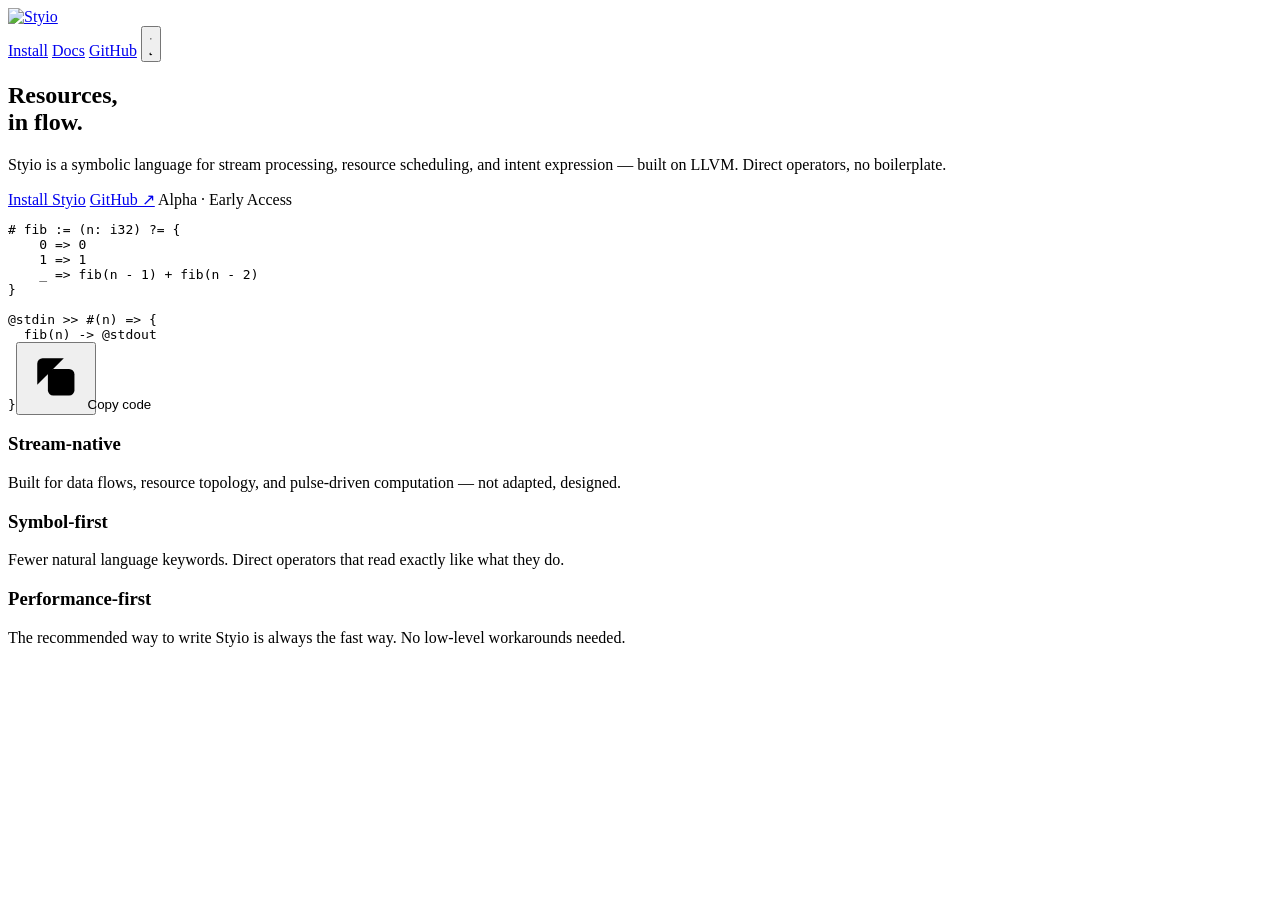
==== index.html @ f70ef551 "Update Styio site for Pafio" ====
<!doctype html>
<html lang="en">
  <head>
    <meta charset="utf-8">
    <meta name="viewport" content="width=device-width, initial-scale=1">
    <title>Styio</title>
    <meta name="description" content="Styio &mdash; a programming language built to be avant-garde, comfortable, and uncompromising.">
    <link rel="icon" href="/assets/styio-mark.svg?v=cool" type="image/svg+xml">
    <link rel="stylesheet" href="/styles.css">
    <script>(function(){var a=['cool','cool-dark'];var t=localStorage.getItem('styio-theme');if(a.indexOf(t)<0)t=(window.matchMedia&&window.matchMedia('(prefers-color-scheme: light)').matches)?'cool':'cool-dark';document.documentElement.setAttribute('data-theme',t);}());</script>
  </head>
  <body>
    <header class="site-header">
      <div class="header-inner">
        <a class="brand" href="/">
          <img src="/assets/styio-logo.svg" alt="Styio">
        </a>
        <nav class="nav" aria-label="Primary navigation">
          <a href="/docs/install.html">Install</a>
          <a href="/docs/">Docs</a>
          <a href="https://github.com/SymPolicy/styio.io">GitHub</a>
          <button class="theme-toggle" id="theme-toggle" type="button" aria-label="Toggle color scheme">
            <svg class="icon-sun" viewBox="0 0 24 24" aria-hidden="true" focusable="false"><circle cx="12" cy="12" r="4"></circle><line x1="12" y1="2" x2="12" y2="4"></line><line x1="12" y1="20" x2="12" y2="22"></line><line x1="4.22" y1="4.22" x2="5.64" y2="5.64"></line><line x1="18.36" y1="18.36" x2="19.78" y2="19.78"></line><line x1="2" y1="12" x2="4" y2="12"></line><line x1="20" y1="12" x2="22" y2="12"></line><line x1="4.22" y1="19.78" x2="5.64" y2="18.36"></line><line x1="18.36" y1="5.64" x2="19.78" y2="4.22"></line></svg>
            <svg class="icon-moon" viewBox="0 0 24 24" aria-hidden="true" focusable="false"><path d="M21 12.79A9 9 0 1 1 11.21 3 7 7 0 0 0 21 12.79z"></path></svg>
          </button>
        </nav>
      </div>
    </header>

    <main>
      <section class="hero">
        <div class="wrap hero-grid">
          <div>
            <h1>Resources,<br>in flow.</h1>
            <p>
              Styio is a symbolic language for stream processing, resource scheduling,
              and intent expression &mdash; built on LLVM. Direct operators, no boilerplate.
            </p>
            <div class="actions">
              <a class="button primary" href="/docs/install.html">Install Styio</a>
              <a class="button" href="https://github.com/SymPolicy/Styio">GitHub &nearr;</a>
              <span class="hero-eyebrow">Alpha &middot; Early Access</span>
            </div>
          </div>
          <pre class="hero-code" aria-label="Styio Fibonacci stream example"><code># fib := (n: i32) ?= {
    0 => 0
    1 => 1
    _ => fib(n - 1) + fib(n - 2)
}

@stdin >> #(n) => {
  fib(n) -> @stdout
}</code></pre>
        </div>
      </section>

      <section class="pillars-section">
        <div class="wrap">
          <div class="pillars">
            <div class="pillar">
              <div class="pillar-heading">
                <div class="pillar-glyph operator-mark operator-pipe" aria-hidden="true">
                  <span class="operator-chevron" aria-hidden="true"></span>
                  <span class="operator-chevron" aria-hidden="true"></span>
                </div>
                <h3>Stream-native</h3>
              </div>
              <div class="pillar-copy">
                <p>Built for data flows, resource topology, and pulse-driven computation &mdash; not adapted, designed.</p>
              </div>
            </div>
            <div class="pillar">
              <div class="pillar-heading">
                <div class="pillar-glyph operator-mark operator-yield" aria-hidden="true">
                  <span class="operator-stem" aria-hidden="true"></span>
                  <span class="operator-chevron" aria-hidden="true"></span>
                </div>
                <h3>Symbol-first</h3>
              </div>
              <div class="pillar-copy">
                <p>Fewer natural language keywords. Direct operators that read exactly like what they do.</p>
              </div>
            </div>
            <div class="pillar">
              <div class="pillar-heading">
                <div class="pillar-glyph operator-mark operator-bind" aria-hidden="true">
                  <span class="operator-dot" aria-hidden="true"></span>
                  <span class="operator-bar" aria-hidden="true"></span>
                  <span class="operator-dot" aria-hidden="true"></span>
                  <span class="operator-bar" aria-hidden="true"></span>
                </div>
                <h3>Performance-first</h3>
              </div>
              <div class="pillar-copy">
                <p>The recommended way to write Styio is always the fast way. No low-level workarounds needed.</p>
              </div>
            </div>
          </div>
        </div>
      </section>
    </main>

    <footer class="site-footer" data-site-footer></footer>
    <script src="/assets/copy-code.js" defer></script>
    <script src="/assets/site-footer.js" defer></script>
    <script src="/assets/theme-toggle.js" defer></script>
  </body>
</html>
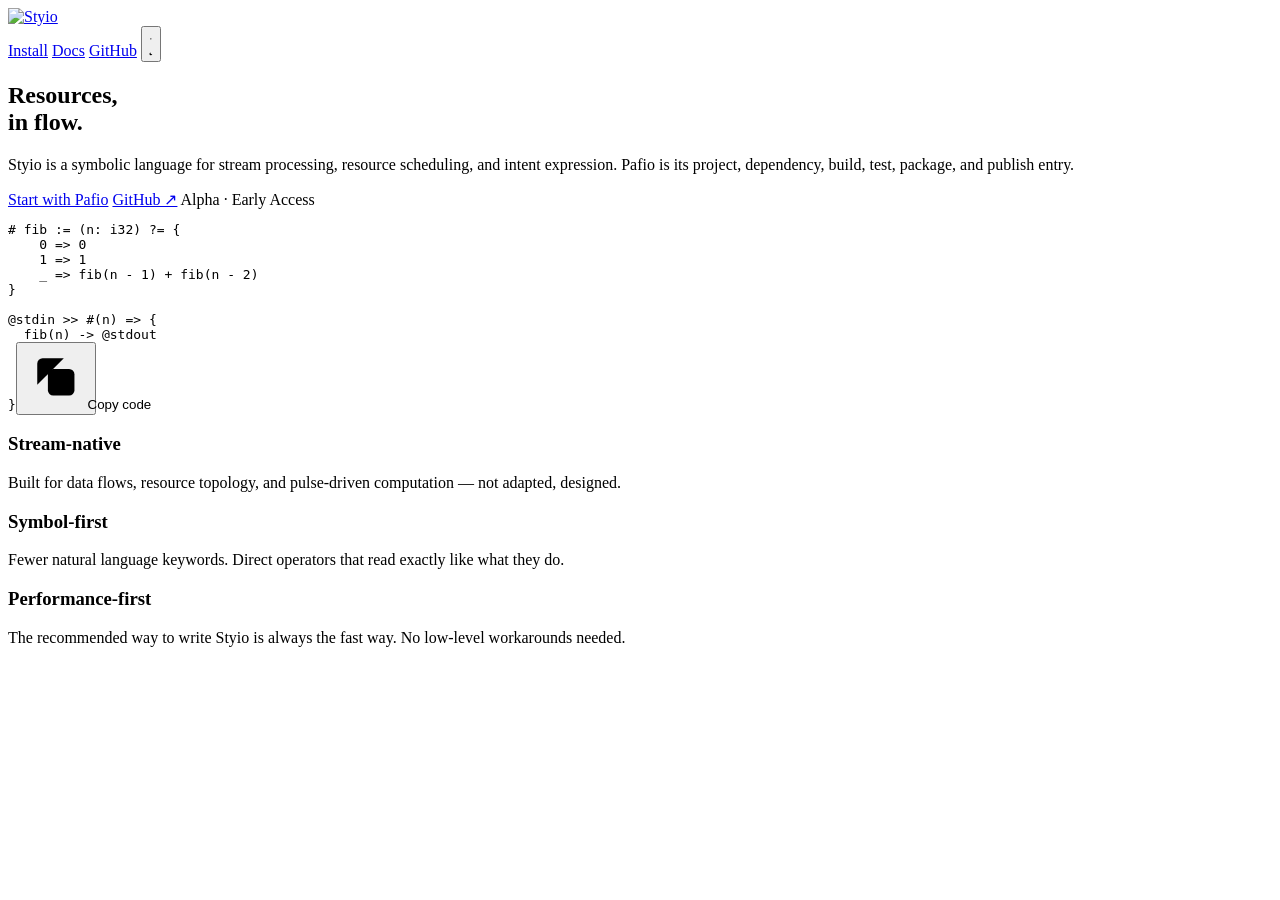
==== commit 20c5411d: "docs: make Pafio the Styio project entry" ====
--- a/index.html
+++ b/index.html
@@ -18,7 +18,7 @@
         <nav class="nav" aria-label="Primary navigation">
           <a href="/docs/install.html">Install</a>
           <a href="/docs/">Docs</a>
-          <a href="https://github.com/SymPolicy/styio.io">GitHub</a>
+          <a href="https://github.com/eBioRing/styio.io">GitHub</a>
           <button class="theme-toggle" id="theme-toggle" type="button" aria-label="Toggle color scheme">
             <svg class="icon-sun" viewBox="0 0 24 24" aria-hidden="true" focusable="false"><circle cx="12" cy="12" r="4"></circle><line x1="12" y1="2" x2="12" y2="4"></line><line x1="12" y1="20" x2="12" y2="22"></line><line x1="4.22" y1="4.22" x2="5.64" y2="5.64"></line><line x1="18.36" y1="18.36" x2="19.78" y2="19.78"></line><line x1="2" y1="12" x2="4" y2="12"></line><line x1="20" y1="12" x2="22" y2="12"></line><line x1="4.22" y1="19.78" x2="5.64" y2="18.36"></line><line x1="18.36" y1="5.64" x2="19.78" y2="4.22"></line></svg>
             <svg class="icon-moon" viewBox="0 0 24 24" aria-hidden="true" focusable="false"><path d="M21 12.79A9 9 0 1 1 11.21 3 7 7 0 0 0 21 12.79z"></path></svg>
@@ -34,11 +34,12 @@
             <h1>Resources,<br>in flow.</h1>
             <p>
               Styio is a symbolic language for stream processing, resource scheduling,
-              and intent expression &mdash; built on LLVM. Direct operators, no boilerplate.
+              and intent expression. Pafio is its project, dependency, build, test,
+              package, and publish entry.
             </p>
             <div class="actions">
-              <a class="button primary" href="/docs/install.html">Install Styio</a>
-              <a class="button" href="https://github.com/SymPolicy/Styio">GitHub &nearr;</a>
+              <a class="button primary" href="/docs/install.html">Start with Pafio</a>
+              <a class="button" href="https://github.com/eBioRing/styio">GitHub &nearr;</a>
               <span class="hero-eyebrow">Alpha &middot; Early Access</span>
             </div>
           </div>
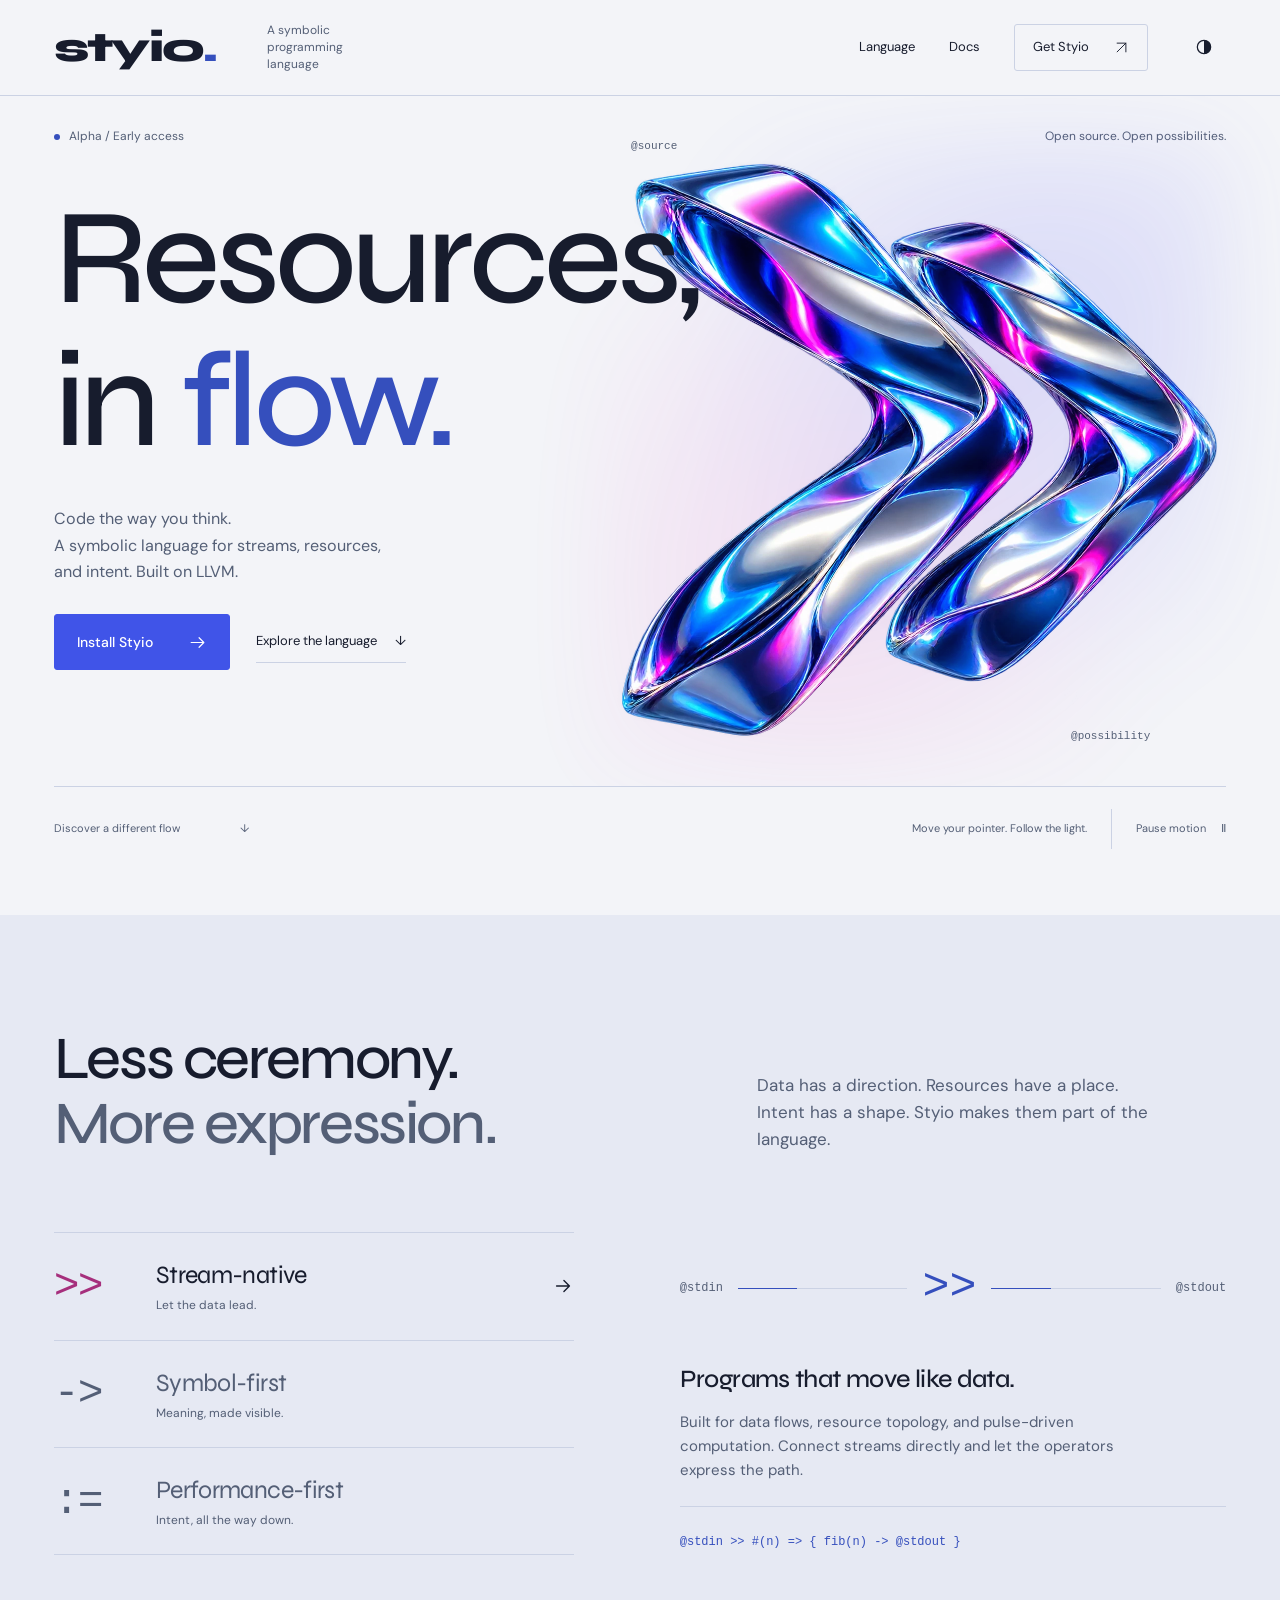
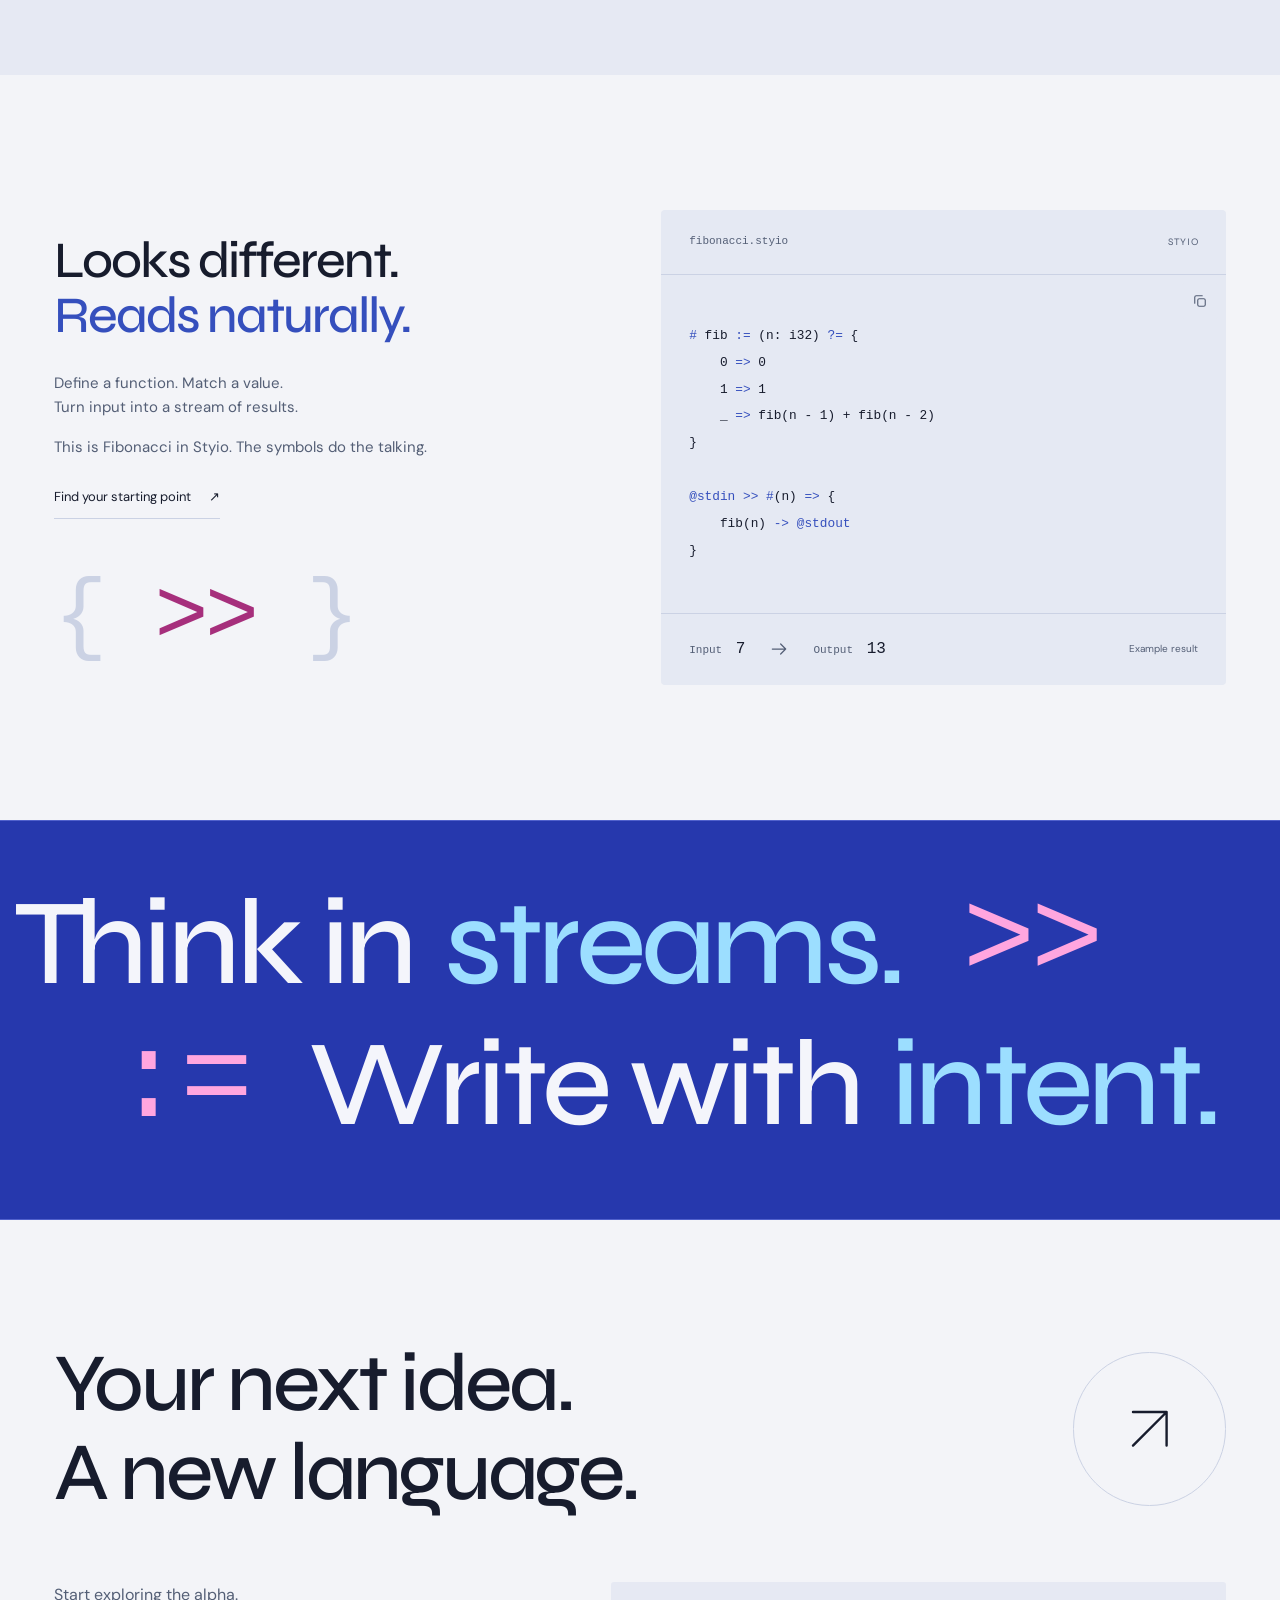
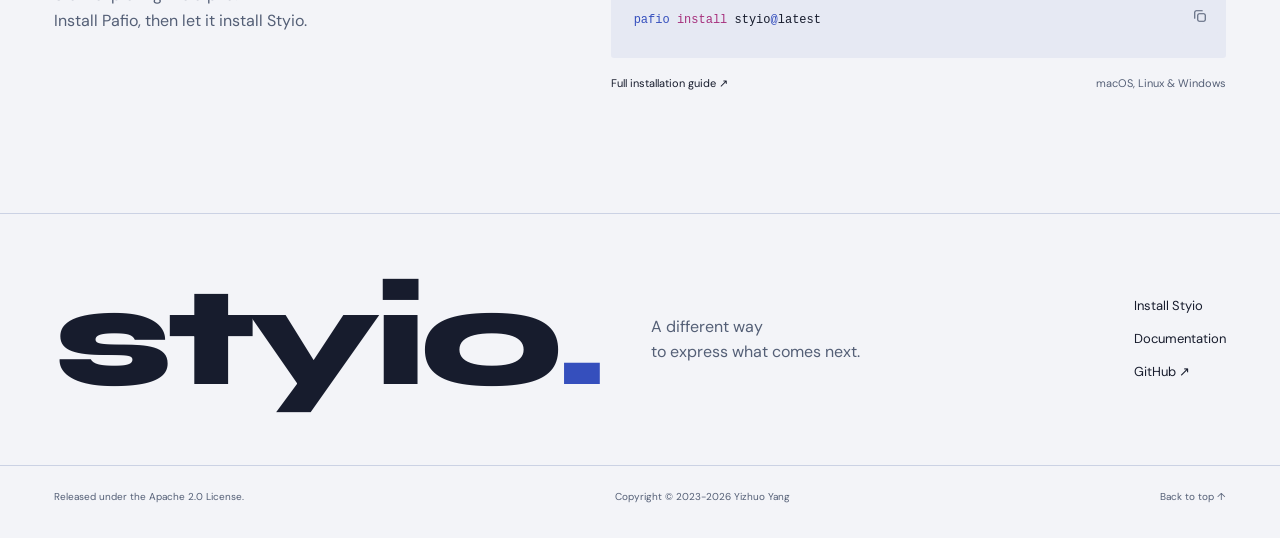
==== commit d3ff45cf: "Redesign Styio around iridescent symbolic art Unify the home page, documentation and recovery page w" ====
--- a/index.html
+++ b/index.html
@@ -1,109 +1,106 @@
 <!doctype html>
 <html lang="en">
-  <head>
-    <meta charset="utf-8">
-    <meta name="viewport" content="width=device-width, initial-scale=1">
-    <title>Styio</title>
-    <meta name="description" content="Styio &mdash; a programming language built to be avant-garde, comfortable, and uncompromising.">
-    <link rel="icon" href="/assets/styio-mark.svg?v=cool" type="image/svg+xml">
-    <link rel="stylesheet" href="/styles.css">
-    <script>(function(){var a=['cool','cool-dark'];var t=localStorage.getItem('styio-theme');if(a.indexOf(t)<0)t=(window.matchMedia&&window.matchMedia('(prefers-color-scheme: light)').matches)?'cool':'cool-dark';document.documentElement.setAttribute('data-theme',t);}());</script>
-  </head>
-  <body>
-    <header class="site-header">
-      <div class="header-inner">
-        <a class="brand" href="/">
-          <img src="/assets/styio-logo.svg" alt="Styio">
-        </a>
-        <nav class="nav" aria-label="Primary navigation">
-          <a href="/docs/install.html">Install</a>
-          <a href="/docs/">Docs</a>
-          <a href="https://github.com/eBioRing/styio.io">GitHub</a>
-          <button class="theme-toggle" id="theme-toggle" type="button" aria-label="Toggle color scheme">
-            <svg class="icon-sun" viewBox="0 0 24 24" aria-hidden="true" focusable="false"><circle cx="12" cy="12" r="4"></circle><line x1="12" y1="2" x2="12" y2="4"></line><line x1="12" y1="20" x2="12" y2="22"></line><line x1="4.22" y1="4.22" x2="5.64" y2="5.64"></line><line x1="18.36" y1="18.36" x2="19.78" y2="19.78"></line><line x1="2" y1="12" x2="4" y2="12"></line><line x1="20" y1="12" x2="22" y2="12"></line><line x1="4.22" y1="19.78" x2="5.64" y2="18.36"></line><line x1="18.36" y1="5.64" x2="19.78" y2="4.22"></line></svg>
-            <svg class="icon-moon" viewBox="0 0 24 24" aria-hidden="true" focusable="false"><path d="M21 12.79A9 9 0 1 1 11.21 3 7 7 0 0 0 21 12.79z"></path></svg>
-          </button>
-        </nav>
+<head>
+  <meta charset="utf-8">
+  <meta name="viewport" content="width=device-width, initial-scale=1">
+  <title>Styio - Resources, in flow.</title>
+  <meta name="description" content="An experimental symbolic language for stream processing, resource topology, and intent-driven execution. Built on LLVM. Explore Styio.">
+  <meta name="theme-color" content="#101116">
+  <meta property="og:title" content="Styio - Resources, in flow.">
+  <meta property="og:description" content="A symbolic language for a different way of thinking. Stream-native. Symbol-first. Built on LLVM.">
+  <meta property="og:type" content="website">
+  <meta property="og:url" content="https://styio.io/">
+  <link rel="icon" href="/assets/styio-mark.svg" type="image/svg+xml">
+  <link rel="preload" href="/assets/fonts/syne.woff2" as="font" type="font/woff2" crossorigin>
+  <script src="/assets/theme-init.js"></script>
+  <link rel="stylesheet" href="/styles.css">
+  <noscript><style>.operator-display{display:block}.operator-panel[hidden]{display:block !important}.operator-panel + .operator-panel{margin-top:40px}</style></noscript>
+</head>
+<body class="home" id="top">
+<!-- THESIS: Direction becomes iridescent chrome; the language itself is the artwork.
+OWN-WORLD: Cool black, fog white, electric blue, cyan and fuchsia; monumental Syne, sculptural chrome, precise rules.
+STORY: Feel resource flow, understand the operators, read real code, install the alpha.
+FIRST VIEWPORT: Oversized two-line title left; a luminous double-chevron sculpture right; clear install action below.
+FORM: Sculptural notation, grounded direction 3, seed 249001b3. User selected experimental digital art. User rejected yellow-green and the wireframe manifold; rebuilt with authored iridescent artwork and responsive light.
+FINISH: unreviewed and undocumented is unfinished; this build ends with the finish review, the verdict, and DESIGN.md -->
+  <a class="skip-link" href="#main">Skip to content</a>
+  <header class="site-header">
+    <div class="header-inner">
+      <a class="brand" href="/" aria-label="Styio home">styio<span aria-hidden="true">.</span></a>
+      <span class="header-note">A symbolic programming language</span>
+      <nav class="nav" aria-label="Primary navigation">
+        <a href="/#language">Language</a>
+        <a href="/docs/">Docs</a>
+        <a class="nav-install" href="/docs/install.html">Get Styio <svg viewBox="0 0 24 24" aria-hidden="true"><path d="M5 19 19 5M5 5h14v14"/></svg></a>
+        <button class="theme-toggle" id="theme-toggle" type="button" aria-label="Toggle color scheme"><svg viewBox="0 0 24 24" aria-hidden="true"><circle cx="12" cy="12" r="8"/><path d="M12 4a8 8 0 0 1 0 16Z" fill="currentColor" stroke="none"/></svg></button>
+      </nav>
+    </div>
+  </header>
+  <main id="main">
+    <section class="hero wrap" aria-labelledby="hero-title">
+      <div class="hero-topline"><span><span class="status-dot"></span>Alpha / Early access</span><span>Open source. Open possibilities.</span></div>
+      <div class="hero-stage">
+        <h1 id="hero-title"><span class="title-line">Resources,</span><span class="title-line second-line">in <em>flow.</em></span></h1>
+        <figure class="sculpture-art" aria-label="A liquid-chrome double-chevron sculpture, reflecting blue, cyan and fuchsia light">
+          <div class="sculpture-aura" aria-hidden="true"></div>
+          <div class="sculpture-float"><div class="sculpture-pose">
+            <img class="sculpture-image" src="/assets/sculpture.webp" alt="" width="1254" height="1254" fetchpriority="high">
+            <div class="sculpture-reflection" aria-hidden="true"></div>
+          </div></div>
+          <span class="art-coordinate art-coordinate-a" aria-hidden="true">@source</span>
+          <span class="art-coordinate art-coordinate-c" aria-hidden="true">@possibility</span>
+        </figure>
+        <div class="hero-intro">
+          <p>Code the way you think.<br>A symbolic language for streams, resources,<br class="desktop-break"> and intent. Built on LLVM.</p>
+          <div class="actions"><a class="button primary" href="/docs/install.html">Install Styio <svg viewBox="0 0 24 24" aria-hidden="true"><path d="M4 12h16m-6-6 6 6-6 6"/></svg></a><a class="text-link" href="#language">Explore the language <span aria-hidden="true">&darr;</span></a></div>
+        </div>
       </div>
-    </header>
+      <div class="hero-bottom"><a href="#language">Discover a different flow <span aria-hidden="true">&darr;</span></a><div class="art-controls"><span class="pointer-hint">Move your pointer. Follow the light.</span><button id="motion-toggle" type="button" hidden>Pause motion <span aria-hidden="true">&#x2161;</span></button></div></div>
+    </section>
 
-    <main>
-      <section class="hero">
-        <div class="wrap hero-grid">
-          <div>
-            <h1>Resources,<br>in flow.</h1>
-            <p>
-              Styio is a symbolic language for stream processing, resource scheduling,
-              and intent expression. Pafio is its project, dependency, build, test,
-              package, and publish entry.
-            </p>
-            <div class="actions">
-              <a class="button primary" href="/docs/install.html">Start with Pafio</a>
-              <a class="button" href="https://github.com/eBioRing/styio">GitHub &nearr;</a>
-              <span class="hero-eyebrow">Alpha &middot; Early Access</span>
-            </div>
+    <section class="language-section" id="language" aria-labelledby="language-title">
+      <div class="wrap">
+        <div class="section-intro"><h2 id="language-title" data-reveal>Less ceremony.<br><span>More expression.</span></h2><p>Data has a direction. Resources have a place. Intent has a shape. Styio makes them part of the language.</p></div>
+        <div class="operator-workbench">
+          <div class="operator-options" role="tablist" aria-label="Language principles" aria-orientation="vertical">
+            <button class="operator-option" role="tab" id="tab-stream" aria-controls="panel-stream" aria-selected="true" tabindex="0"><span class="operator-symbol" aria-hidden="true">&gt;&gt;</span><span>Stream-native<small>Let the data lead.</small></span><svg viewBox="0 0 24 24" aria-hidden="true"><path d="M5 12h14m-6-6 6 6-6 6"/></svg></button>
+            <button class="operator-option" role="tab" id="tab-symbol" aria-controls="panel-symbol" aria-selected="false" tabindex="-1"><span class="operator-symbol" aria-hidden="true">-&gt;</span><span>Symbol-first<small>Meaning, made visible.</small></span><svg viewBox="0 0 24 24" aria-hidden="true"><path d="M5 12h14m-6-6 6 6-6 6"/></svg></button>
+            <button class="operator-option" role="tab" id="tab-performance" aria-controls="panel-performance" aria-selected="false" tabindex="-1"><span class="operator-symbol" aria-hidden="true">:=</span><span>Performance-first<small>Intent, all the way down.</small></span><svg viewBox="0 0 24 24" aria-hidden="true"><path d="M5 12h14m-6-6 6 6-6 6"/></svg></button>
           </div>
-          <pre class="hero-code" aria-label="Styio Fibonacci stream example"><code># fib := (n: i32) ?= {
-    0 => 0
-    1 => 1
-    _ => fib(n - 1) + fib(n - 2)
+          <div class="operator-display">
+            <div class="operator-panel" role="tabpanel" id="panel-stream" aria-labelledby="tab-stream" tabindex="0"><div class="stream-diagram" aria-hidden="true"><span>@stdin</span><i></i><b>&gt;&gt;</b><i></i><span>@stdout</span></div><h3>Programs that move like data.</h3><p>Built for data flows, resource topology, and pulse-driven computation. Connect streams directly and let the operators express the path.</p><code class="inline-example">@stdin &gt;&gt; #(n) =&gt; { fib(n) -&gt; @stdout }</code></div>
+            <div class="operator-panel" role="tabpanel" id="panel-symbol" aria-labelledby="tab-symbol" tabindex="0" hidden><div class="symbol-diagram" aria-hidden="true"><span>"Hello"</span><b>-&gt;</b><span>@stdout</span></div><h3>A small symbol. A clear intention.</h3><p>Fewer natural language keywords. Direct operators that read like what they do. Send a value to an output with a single arrow.</p><code class="inline-example">"Hello, World!" -&gt; @stdout</code></div>
+            <div class="operator-panel" role="tabpanel" id="panel-performance" aria-labelledby="tab-performance" tabindex="0" hidden><div class="compile-diagram" aria-hidden="true"><span>Styio</span><b>-&gt;</b><span>LLVM</span><b>-&gt;</b><span>Native</span></div><h3>Performance is part of the design.</h3><p>The recommended way to write Styio is designed to be the fast way. Express your intent directly, with LLVM at the compiler's foundation.</p><a class="text-link" href="https://github.com/SymPolicy/styio">Explore the compiler <span aria-hidden="true">&nearr;</span></a></div>
+          </div>
+        </div>
+      </div>
+    </section>
+
+    <section class="code-section wrap" id="in-practice" aria-labelledby="code-title">
+      <div class="code-story"><h2 id="code-title" data-reveal>Looks different.<br><em>Reads naturally.</em></h2><p>Define a function. Match a value.<br>Turn input into a stream of results.</p><p>This is Fibonacci in Styio. The symbols do the talking.</p><a class="text-link" href="/docs/">Find your starting point <span aria-hidden="true">&nearr;</span></a><div class="code-signature" aria-hidden="true">{ <span>&gt;&gt;</span> }</div></div>
+      <div class="code-specimen"><div class="specimen-header"><span>fibonacci.styio</span><span>STYIO</span></div><pre aria-label="Styio Fibonacci stream example"><code># fib := (n: i32) ?= {
+    0 =&gt; 0
+    1 =&gt; 1
+    _ =&gt; fib(n - 1) + fib(n - 2)
 }
 
-@stdin >> #(n) => {
-  fib(n) -> @stdout
-}</code></pre>
-        </div>
-      </section>
+@stdin &gt;&gt; #(n) =&gt; {
+    fib(n) -&gt; @stdout
+}</code></pre><div class="specimen-footer"><span>Input <code>7</code></span><svg viewBox="0 0 24 24" aria-hidden="true"><path d="M4 12h16m-6-6 6 6-6 6"/></svg><span>Output <code>13</code></span><span class="example-label">Example result</span></div></div>
+    </section>
 
-      <section class="pillars-section">
-        <div class="wrap">
-          <div class="pillars">
-            <div class="pillar">
-              <div class="pillar-heading">
-                <div class="pillar-glyph operator-mark operator-pipe" aria-hidden="true">
-                  <span class="operator-chevron" aria-hidden="true"></span>
-                  <span class="operator-chevron" aria-hidden="true"></span>
-                </div>
-                <h3>Stream-native</h3>
-              </div>
-              <div class="pillar-copy">
-                <p>Built for data flows, resource topology, and pulse-driven computation &mdash; not adapted, designed.</p>
-              </div>
-            </div>
-            <div class="pillar">
-              <div class="pillar-heading">
-                <div class="pillar-glyph operator-mark operator-yield" aria-hidden="true">
-                  <span class="operator-stem" aria-hidden="true"></span>
-                  <span class="operator-chevron" aria-hidden="true"></span>
-                </div>
-                <h3>Symbol-first</h3>
-              </div>
-              <div class="pillar-copy">
-                <p>Fewer natural language keywords. Direct operators that read exactly like what they do.</p>
-              </div>
-            </div>
-            <div class="pillar">
-              <div class="pillar-heading">
-                <div class="pillar-glyph operator-mark operator-bind" aria-hidden="true">
-                  <span class="operator-dot" aria-hidden="true"></span>
-                  <span class="operator-bar" aria-hidden="true"></span>
-                  <span class="operator-dot" aria-hidden="true"></span>
-                  <span class="operator-bar" aria-hidden="true"></span>
-                </div>
-                <h3>Performance-first</h3>
-              </div>
-              <div class="pillar-copy">
-                <p>The recommended way to write Styio is always the fast way. No low-level workarounds needed.</p>
-              </div>
-            </div>
-          </div>
-        </div>
-      </section>
-    </main>
+    <section class="manifesto" aria-label="A symbolic language for a different way of thinking"><div class="manifesto-line" aria-hidden="true">Think in <span>streams.</span><i>&gt;&gt;</i></div><div class="manifesto-line" aria-hidden="true"><i>:=</i> Write with <span>intent.</span></div></section>
 
-    <footer class="site-footer" data-site-footer></footer>
-    <script src="/assets/copy-code.js" defer></script>
-    <script src="/assets/site-footer.js" defer></script>
-    <script src="/assets/theme-toggle.js" defer></script>
-  </body>
+    <section class="start-section wrap" aria-labelledby="start-title">
+      <div class="start-heading"><h2 id="start-title" data-reveal>Your next idea.<br>A new language.</h2><a class="round-link" href="/docs/install.html" aria-label="Get started with Styio"><svg viewBox="0 0 24 24" aria-hidden="true"><path d="M5 19 19 5M5 5h14v14"/></svg></a></div>
+      <div class="start-details"><p>Start exploring the alpha.<br>Install Pafio, then let it install Styio.</p><div class="install-preview"><pre aria-label="Install the Styio compiler using Pafio"><code>pafio install styio@latest</code></pre><div><a href="/docs/install.html">Full installation guide <span aria-hidden="true">&nearr;</span></a><span>macOS, Linux &amp; Windows</span></div></div></div>
+    </section>
+  </main>
+  <footer class="site-footer" data-site-footer></footer>
+  <script src="/assets/copy-code.js" defer></script>
+  <script src="/assets/site-footer.js" defer></script>
+  <script src="/assets/theme-toggle.js" defer></script>
+  <script src="/assets/site.js" defer></script>
+  <script src="/assets/sculpture.js" defer></script>
+</body>
 </html>
--- a/styles.css
+++ b/styles.css
@@ -0,0 +1,360 @@
+@font-face { font-family: Syne; src: url('/assets/fonts/syne.woff2') format('woff2'); font-style: normal; font-weight: 400 800; font-display: swap; }
+@font-face { font-family: 'DM Sans'; src: url('/assets/fonts/dm-sans.woff2') format('woff2'); font-style: normal; font-weight: 400 700; font-display: swap; }
+:root {
+  color-scheme: dark;
+  --bg: #101116;
+  --surface: #181a23;
+  --ink: #f4f5fb;
+  --muted: #acb0c1;
+  --line: #363a4c;
+  --accent: #a6b6ff;
+  --button-bg: #4054e8;
+  --accent-secondary: #f6a5dc;
+  --accent-tertiary: #86ddff;
+  --button-ink: #ffffff;
+  --code-bg: #090b12;
+  --code-ink: #f4f5fb;
+  --syntax-string: #86ddff;
+  --syntax-variable: #f2a6d3;
+  --syntax-comment: #9da7bd;
+  --font-body: 'DM Sans', sans-serif;
+  --font-display: Syne, sans-serif;
+  --font-code: 'SFMono-Regular', Consolas, 'Liberation Mono', monospace;
+  --gutter: clamp(22px, 4.2vw, 80px);
+  --ease: cubic-bezier(.16, 1, .3, 1);
+  font-family: var(--font-body);
+  font-synthesis: none;
+}
+:root[data-theme='cool'] {
+  color-scheme: light;
+  --bg: #f3f4f8;
+  --surface: #e6e9f3;
+  --ink: #171c2d;
+  --muted: #545f76;
+  --line: #cbd2e4;
+  --accent: #354fbd;
+  --accent-secondary: #a62f7c;
+  --accent-tertiary: #176b99;
+  --code-bg: #e5e9f3;
+  --code-ink: #171c2d;
+  --syntax-string: #244ac2;
+  --syntax-variable: #a62f7c;
+  --syntax-comment: #5b6680;
+}
+*, *::before, *::after { box-sizing: border-box; }
+html { scroll-behavior: smooth; scroll-padding-top: 100px; scrollbar-color: var(--muted) var(--bg); }
+body { margin: 0; background: var(--bg); color: var(--ink); font-size: 16px; line-height: 1.6; -webkit-font-smoothing: antialiased; }
+::selection { background: var(--button-bg); color: var(--button-ink); }
+:focus-visible { outline: 2px solid var(--accent); outline-offset: 6px; }
+a { color: inherit; text-decoration: none; text-underline-offset: .24em; }
+button { font: inherit; color: inherit; cursor: pointer; }
+button, a { -webkit-tap-highlight-color: transparent; }
+button:disabled { cursor: not-allowed; opacity: .5; }
+svg { width: 24px; height: 24px; fill: none; stroke: currentColor; stroke-width: 1.5; stroke-linecap: round; stroke-linejoin: round; flex-shrink: 0; }
+img { display: block; max-width: 100%; }
+figure, p, h1, h2, h3 { margin: 0; }
+h1, h2, h3 { font-family: var(--font-display); font-weight: 500; line-height: 1.08; letter-spacing: -.04em; text-wrap: balance; }
+h2 { font-size: clamp(38px, 4.7vw, 72px); }
+h3 { font-size: clamp(24px, 2.1vw, 32px); }
+p { color: var(--muted); }
+em { font-style: normal; color: var(--accent); }
+[hidden] { display: none !important; }
+.wrap { width: 100%; max-width: 1600px; margin: 0 auto; padding-inline: var(--gutter); }
+.visually-hidden { position: absolute; width: 1px; height: 1px; padding: 0; margin: -1px; overflow: hidden; clip: rect(0, 0, 0, 0); white-space: nowrap; border: 0; }
+.skip-link { position: fixed; top: 12px; left: 12px; z-index: 100; padding: 12px 20px; background: var(--button-bg); color: var(--button-ink); transform: translateY(-150%); }
+.skip-link:focus { transform: translateY(0); }
+.site-header { position: sticky; top: 0; z-index: 20; background: var(--bg); }
+.header-inner { height: 96px; max-width: 1600px; padding-inline: var(--gutter); margin: auto; display: flex; align-items: center; gap: 50px; border-bottom: 1px solid var(--line); }
+.brand { font-family: var(--font-display); font-weight: 800; font-size: 42px; letter-spacing: -.04em; line-height: 1; }
+.brand span, .footer-wordmark span { color: var(--accent); }
+.header-note { font-size: 12px; color: var(--muted); max-width: 120px; line-height: 1.4; }
+.nav { display: flex; align-items: center; gap: 34px; margin-left: auto; font-size: 13px; }
+.nav > a { position: relative; padding-block: 12px; }
+.nav > a:not(.nav-install)::after { content: ''; position: absolute; left: 0; bottom: 8px; width: 100%; height: 1px; background: currentColor; transform: scaleX(0); transform-origin: right; transition: transform .4s var(--ease); }
+.nav > a:hover::after, .nav > a[aria-current='page']::after { transform: scaleX(1); transform-origin: left; }
+.nav .nav-install { display: flex; align-items: center; gap: 25px; padding-inline: 18px; border: 1px solid var(--line); border-radius: 3px; transition: background .2s, color .2s; }
+.nav-install svg { width: 15px; height: 15px; }
+.nav .nav-install:hover { background: var(--ink); color: var(--bg); }
+.theme-toggle { position: relative; display: grid; place-items: center; width: 44px; height: 44px; border: 0; background: transparent; border-radius: 50%; transition: background .2s, transform .5s var(--ease); }
+.theme-toggle::before { content: ''; position: absolute; width: 44px; height: 44px; left: 50%; top: 50%; transform: translate(-50%, -50%); border-radius: 50%; }
+.theme-toggle:hover { background: var(--surface); transform: rotate(35deg); }
+.theme-toggle svg { width: 20px; height: 20px; }
+.hero-topline { display: flex; justify-content: space-between; padding-top: 31px; font-size: 12px; color: var(--muted); }
+.hero-topline > span:first-child { display: flex; align-items: center; gap: 9px; }
+.status-dot { width: 6px; height: 6px; background: var(--accent); border-radius: 50%; }
+.hero-stage { position: relative; isolation: isolate; padding-top: 47px; min-height: 640px; }
+.hero h1 { position: relative; z-index: 2; font-size: clamp(80px, 10.55vw, 165px); line-height: .97; font-weight: 500; pointer-events: none; width: max-content; max-width: 100%; }
+.title-line { display: block; }
+.second-line { margin-top: 12px; }
+.hero h1 em { font-style: normal; }
+.hero-intro { position: relative; z-index: 3; margin-top: 39px; width: 46%; }
+.hero-intro p { font-size: clamp(15px, 1.26vw, 19px); line-height: 1.65; }
+.actions { display: flex; align-items: center; flex-wrap: wrap; gap: 26px; margin-top: 28px; }
+.button { display: inline-flex; align-items: center; justify-content: space-between; gap: 35px; padding: 16px 22px; min-height: 54px; border: 1px solid var(--line); border-radius: 3px; font-size: 14px; font-weight: 500; transition: background .2s, color .2s; }
+.button svg { width: 19px; height: 19px; transition: transform .4s var(--ease); }
+.button.primary { background: var(--button-bg); color: var(--button-ink); border-color: var(--button-bg); }
+.button:hover svg { transform: translateX(4px); }
+.button.primary:hover { background: var(--ink); color: var(--bg); border-color: var(--ink); }
+.text-link { display: inline-flex; gap: 18px; align-items: center; padding-block: 10px; font-size: 13px; border-bottom: 1px solid var(--line); }
+.text-link:hover { color: var(--accent); border-color: currentColor; }
+.sculpture-art { position: absolute; width: 54%; max-width: 650px; aspect-ratio: 1; right: 0; top: -8px; }
+
+.art-coordinate { position: absolute; font-family: var(--font-code); font-size: 11px; color: var(--muted); z-index: 1; }
+.art-coordinate-a { left: 6%; top: 0; }
+.art-coordinate-c { right: 12%; bottom: 4%; }
+.hero-bottom { position: relative; z-index: 4; background: var(--bg); display: flex; justify-content: space-between; align-items: center; border-top: 1px solid var(--line); padding-block: 22px; font-size: 11px; color: var(--muted); gap: 20px; }
+.hero-bottom > a { display: flex; gap: 60px; align-items: center; }
+.hero-bottom a:hover { color: var(--ink); }
+.art-controls { display: flex; align-items: center; gap: 24px; }
+#motion-toggle { background: none; border: 0; border-left: 1px solid var(--line); padding: 8px 0 8px 24px; font-size: 11px; min-height: 40px; display: flex; align-items: center; gap: 15px; }
+#motion-toggle:hover { color: var(--accent); }
+.language-section { padding-block: 112px 120px; background: var(--surface); margin-top: 44px; }
+.section-intro { display: grid; grid-template-columns: 1.25fr 1fr; gap: 10%; align-items: end; }
+.section-intro h2 span { color: var(--muted); }
+.section-intro > p { max-width: 34ch; font-size: 17px; padding-bottom: 4px; }
+.operator-workbench { display: grid; grid-template-columns: 1fr 1.05fr; gap: 9%; margin-top: 75px; }
+.operator-options { border-top: 1px solid var(--line); }
+.operator-option { width: 100%; background: none; border: 0; border-bottom: 1px solid var(--line); display: flex; align-items: center; gap: 28px; padding: 27px 0; text-align: left; color: var(--muted); }
+.operator-symbol { display: block; width: 74px; flex-shrink: 0; font-family: var(--font-code); font-size: 43px; line-height: 1; letter-spacing: -.04em; transition: transform .5s var(--ease); }
+.operator-option > span:nth-child(2) { font-family: var(--font-display); font-size: 25px; line-height: 1.2; letter-spacing: -.025em; }
+.operator-option small { display: block; font-family: var(--font-body); margin-top: 8px; font-size: 12px; letter-spacing: 0; font-weight: 400; color: var(--muted); }
+.operator-option svg { margin-left: auto; width: 22px; opacity: 0; transform: translateX(-12px); transition: opacity .2s, transform .4s var(--ease); }
+.operator-option[aria-selected='true'] { color: var(--ink); }
+.operator-option[aria-selected='true'] .operator-symbol { color: var(--accent-secondary); }
+.operator-option[aria-selected='true'] svg, .operator-option:hover svg { opacity: 1; transform: none; }
+.operator-option:hover .operator-symbol { transform: translateX(5px); }
+.operator-display { min-width: 0; display: flex; align-items: center; }
+.operator-panel { width: 100%; }
+.operator-panel h3 { font-size: 25px; letter-spacing: -.025em; margin-bottom: 17px; }
+.operator-panel p { font-size: 15px; max-width: 49ch; }
+.stream-diagram, .symbol-diagram, .compile-diagram { display: flex; align-items: center; gap: 15px; height: 110px; margin-bottom: 23px; font-family: var(--font-code); font-size: 12px; color: var(--muted); }
+.stream-diagram b, .symbol-diagram b, .compile-diagram b { color: var(--accent); font-size: 45px; font-weight: 400; }
+.stream-diagram i { height: 1px; background: var(--line); position: relative; flex: 1; overflow: hidden; }
+.stream-diagram i::after { content: ''; position: absolute; inset: 0; width: 35%; background: var(--accent); animation: stream-travel 2.2s linear infinite; }
+.stream-diagram i:nth-of-type(2)::after { animation-delay: -1s; }
+.symbol-diagram { justify-content: space-between; }
+.compile-diagram { justify-content: space-between; }
+.compile-diagram b { font-size: 24px; }
+.inline-example { display: block; padding-top: 24px; margin-top: 24px; border-top: 1px solid var(--line); font-family: var(--font-code); font-size: 12px; line-height: 1.9; color: var(--accent); overflow-wrap: anywhere; }
+.operator-panel > .text-link { margin-top: 19px; }
+.code-section { display: grid; grid-template-columns: 1fr 1.1fr; gap: 8%; padding-block: 135px; align-items: center; }
+.code-story h2 { font-size: clamp(36px, 4vw, 62px); }
+.code-story p { font-size: 15px; margin-top: 28px; }
+.code-story p + p { margin-top: 16px; }
+.code-story > a { margin-top: 18px; }
+.code-signature { font-family: var(--font-code); font-size: 90px; margin-top: 54px; letter-spacing: -.04em; line-height: 1; color: var(--line); }
+.code-signature span { color: var(--accent-secondary); }
+.code-specimen { min-width: 0; background: var(--code-bg); border-radius: 4px; }
+.specimen-header, .specimen-footer { display: flex; justify-content: space-between; align-items: center; padding: 23px 28px; font-family: var(--font-code); font-size: 11px; color: var(--muted); }
+.specimen-header { border-bottom: 1px solid var(--line); }
+.specimen-header > span:last-child { font-family: var(--font-display); letter-spacing: .06em; font-size: 10px; }
+pre { margin: 0; padding: 30px 25px; overflow: auto; scrollbar-width: thin; background: var(--code-bg); color: var(--code-ink); tab-size: 4; border-radius: 3px; font-size: 13px; line-height: 1.85; }
+code { font-family: var(--font-code); }
+.copyable-code { position: relative; padding-top: 55px; }
+.code-specimen pre { padding: 48px 28px; font-size: clamp(11px, 1vw, 14px); line-height: 2.1; }
+.code-copy-button { position: absolute; top: 8px; right: 8px; width: 36px; height: 36px; padding: 8px; border: 0; background: var(--code-bg); border-radius: 3px; color: var(--muted); display: grid; place-items: center; }
+.code-copy-button:hover { color: var(--ink); background: var(--surface); }
+.code-copy-button svg { width: 18px; height: 18px; }
+.code-copy-button[data-copy-state='copied'] { color: var(--accent); }
+.specimen-footer { border-top: 1px solid var(--line); justify-content: flex-start; gap: 24px; padding-block: 23px; }
+.specimen-footer code { color: var(--ink); font-size: 16px; margin-left: 7px; }
+.specimen-footer svg { width: 20px; }
+.specimen-footer .example-label { margin-left: auto; font-family: var(--font-body); font-size: 10px; }
+.tok-command, .tok-option, .tok-url, .tok-path, .tok-operator, .tok-resource, .tok-selector { color: var(--accent); }
+.tok-keyword, .tok-type, .tok-variable { color: var(--syntax-variable); }
+.tok-string, .tok-literal { color: var(--syntax-string); }
+.tok-number { color: var(--syntax-variable); }
+.tok-comment { color: var(--syntax-comment); }
+.manifesto { background: #2638ad; color: #f4f5fb; padding-block: 52px 64px; border-block: 1px solid #5161cc; overflow: hidden; }
+.manifesto-line { font-family: var(--font-display); font-size: clamp(50px, 9.5vw, 155px); font-weight: 500; letter-spacing: -.04em; line-height: 1.16; white-space: nowrap; width: max-content; display: flex; align-items: center; gap: .25em; }
+.manifesto-line:first-child { margin-left: -1.5vw; }
+.manifesto-line:last-child { margin-left: 9vw; }
+.manifesto-line span { color: #9cdeff; }
+.manifesto-line i { color: #ffa6df; }
+.manifesto-line i { font-family: var(--font-code); font-style: normal; margin-inline: .25em; }
+.start-section { padding-block: 120px; }
+.start-heading { display: flex; align-items: center; justify-content: space-between; gap: 36px; }
+.start-heading h2 { font-size: clamp(42px, 6.4vw, 100px); }
+.round-link { display: grid; place-items: center; width: clamp(90px, 12vw, 170px); aspect-ratio: 1; border: 1px solid var(--line); border-radius: 50%; transition: background .3s, color .3s, transform .6s var(--ease); }
+.round-link svg { width: 38%; height: 38%; stroke-width: 1; }
+.round-link:hover { background: var(--button-bg); color: var(--button-ink); transform: rotate(45deg); }
+.start-details { margin-top: 65px; display: grid; grid-template-columns: 1fr 1.4fr; gap: 10%; }
+.start-details > p { font-size: 16px; }
+.install-preview { min-width: 0; }
+.install-preview pre { background: var(--surface); padding: 27px 55px 27px 23px; font-size: 12px; }
+.install-preview .code-copy-button { top: 16px; background: var(--surface); }
+.install-preview > div { display: flex; flex-wrap: wrap; gap: 12px; justify-content: space-between; font-size: 11px; margin-top: 17px; color: var(--muted); }
+.install-preview a { color: var(--ink); }
+.install-preview a:hover { text-decoration: underline; }
+.site-footer { border-top: 1px solid var(--line); }
+.footer-top { display: grid; grid-template-columns: 1fr 1fr auto; gap: 50px; align-items: center; padding-block: 55px; }
+.footer-wordmark { font-family: var(--font-display); font-size: clamp(70px, 11vw, 165px); line-height: 1; font-weight: 800; letter-spacing: -.04em; }
+.footer-top > p { font-size: 16px; }
+.footer-top nav { display: flex; flex-direction: column; gap: 12px; font-size: 13px; }
+.footer-top nav a:hover { color: var(--accent); }
+.footer-bottom { display: flex; flex-wrap: wrap; justify-content: space-between; gap: 15px 30px; border-top: 1px solid var(--line); padding-block: 23px; font-size: 10px; color: var(--muted); }
+.footer-bottom a:hover { text-decoration: underline; }
+/* Documentation shares the same shell; the reading surface keeps its own rhythm. */
+.doc-layout { display: grid; grid-template-columns: 210px minmax(0, 1fr); gap: clamp(40px, 7vw, 120px); padding-block: 75px 110px; min-height: 64vh; align-items: start; }
+.side-nav { position: sticky; top: 130px; display: flex; flex-direction: column; gap: 3px; font-size: 13px; }
+.side-nav::before { content: 'Documentation'; font-family: var(--font-display); font-size: 19px; margin-bottom: 19px; color: var(--ink); }
+.side-nav a { color: var(--muted); padding: 9px 12px; border-radius: 3px; }
+.side-nav a:hover, .side-nav a[aria-current] { color: var(--ink); background: var(--surface); }
+.side-nav a[href^='#'] { padding-left: 23px; font-size: 12px; }
+.doc { max-width: 900px; min-width: 0; }
+.doc h1 { font-size: clamp(42px, 5.5vw, 80px); margin-bottom: 28px; }
+.doc h2 { font-size: 32px; margin-top: 65px; margin-bottom: 22px; padding-top: 26px; border-top: 1px solid var(--line); }
+.doc h3 { font-size: 23px; margin-top: 32px; margin-bottom: 14px; }
+.doc p, .doc li { font-size: 15px; color: var(--muted); line-height: 1.8; }
+.doc p { margin-block: 16px; max-width: 72ch; }
+.doc .doc-lede { font-size: 19px; line-height: 1.7; max-width: 57ch; margin-bottom: 38px; }
+.doc p a, .doc li a { color: var(--accent); text-decoration: underline; }
+.doc p .button { text-decoration: none; }
+.doc p code, .doc li code, .doc td code { background: var(--surface); color: var(--accent); padding: 2px 5px; border-radius: 2px; font-size: .84em; overflow-wrap: anywhere; }
+.doc pre { margin-block: 24px; font-size: 12px; line-height: 1.85; white-space: pre-wrap; overflow-wrap: anywhere; }
+.table-scroll { max-width: 100%; overflow-x: auto; scrollbar-width: thin; }
+.doc .table-scroll table { margin-block: 12px; }
+.doc table { width: 100%; border-collapse: collapse; margin-block: 25px; font-size: 12px; text-align: left; }
+.doc th { font-weight: 500; color: var(--ink); background: var(--surface); }
+.doc th, .doc td { border-bottom: 1px solid var(--line); padding: 17px 12px; vertical-align: top; overflow-wrap: anywhere; }
+.doc td { color: var(--muted); }
+.tag { display: inline-block; font-size: 10px; margin: 2px 4px 2px 0; padding: 2px 6px; background: var(--surface); border-radius: 2px; white-space: normal; }
+.doc .grid-2 { display: grid; margin-top: 44px; border-top: 1px solid var(--line); }
+.doc .card { display: block; position: relative; padding: 29px 48px 29px 0; border-bottom: 1px solid var(--line); }
+.doc .card::after { content: '\2197'; position: absolute; right: 6px; top: 32px; font-size: 23px; transition: transform .3s var(--ease); }
+.doc .card:hover::after { transform: translate(4px, -4px); }
+.doc .card:hover h2 { color: var(--accent); }
+.doc .card h2 { font-size: 26px; border: 0; padding: 0; margin: 0 0 12px; }
+.doc .card p { font-size: 14px; margin: 0; }
+.pipeline { display: grid; grid-template-columns: repeat(4, 1fr); gap: 1px; background: var(--line); margin-block: 24px; }
+.step { background: var(--surface); padding: 20px 14px; font-size: 13px; }
+.step strong { display: block; }
+.error-page { display: grid; grid-template-columns: .8fr 1fr; gap: 8%; align-items: center; min-height: 65vh; padding-block: 90px; }
+.error-glyph { font-family: var(--font-display); font-size: clamp(90px, 14vw, 220px); letter-spacing: -.04em; line-height: 1; color: var(--muted); }
+.error-glyph span { color: var(--accent); }
+.error-copy h1 { font-size: clamp(40px, 4.5vw, 68px); }
+.error-copy > p { max-width: 48ch; margin-top: 25px; }
+.error-copy .error-help { font-size: 13px; }
+.error-help a { color: var(--ink); text-decoration: underline; }
+@media (max-width: 760px) { .error-page { grid-template-columns: 1fr; gap: 35px; padding-block: 60px; } .error-glyph { font-size: 28vw; } }
+/* Animation is progressive: all content is visible before JavaScript. */
+@keyframes stream-travel { from { transform: translateX(-110%); } to { transform: translateX(390%); } }
+@keyframes title-arrive { from { clip-path: inset(0 0 100% 0); transform: translateY(18px); } to { clip-path: inset(0); transform: translateY(0); } }
+@media (prefers-reduced-motion: no-preference) {
+  .title-line { animation: title-arrive 1.15s var(--ease) both; }
+  .second-line { animation-delay: .12s; }
+}
+.motion-paused *, .motion-paused *::after, .motion-paused *::before { animation-play-state: paused !important; }
+@media (min-width: 1600px) { .hero-stage { min-height: 750px; } }
+@media (max-width: 1100px) {
+  .header-note { display: none; }
+  .hero-stage { min-height: 570px; }
+  .hero-intro { width: 48%; }
+  .actions { gap: 14px; }
+  .sculpture-art { top: 5px; right: 0; width: 56%; }
+  .pointer-hint { display: none; }
+  .operator-workbench { gap: 6%; }
+  .operator-option { gap: 17px; }
+  .operator-symbol { width: 65px; }
+  .operator-option > span:nth-child(2) { font-size: 22px; }
+  .code-section { gap: 5%; }
+  .doc-layout { grid-template-columns: 180px minmax(0, 1fr); gap: 40px; }
+}
+@media (max-width: 760px) {
+  html { scroll-padding-top: 95px; }
+  .header-inner { height: 78px; gap: 12px; }
+  .brand { font-size: 28px; }
+  .nav { gap: 12px; font-size: 12px; }
+  .nav > a { white-space: nowrap; }
+  .nav .nav-install { border: 0; padding-inline: 0; gap: 8px; }
+  .theme-toggle { width: 32px; height: 40px; }
+  .hero-topline { padding-top: 23px; font-size: 10px; }
+  .hero-topline > span:last-child { display: none; }
+  .hero-stage { padding-top: 39px; min-height: 0; display: flex; flex-direction: column; }
+  .hero h1 { font-size: clamp(56px, 16vw, 110px); line-height: 1; }
+  .second-line { margin-top: 5px; }
+  .sculpture-art { position: relative; right: auto; top: auto; width: 92%; max-width: none; margin: -8px 0 -13px auto; align-self: end; }
+  .art-coordinate-a { top: 0; left: 0; }
+  .art-coordinate-c { right: 15%; bottom: 3%; }
+  .hero-intro { margin-top: 15px; width: 100%; }
+  .hero-intro p { font-size: 16px; }
+  .desktop-break { display: none; }
+  .actions { gap: 25px; margin-top: 22px; }
+  .hero-bottom { margin-top: 40px; padding-block: 16px; gap: 12px; font-size: 10px; }
+  .hero-bottom > a { gap: 18px; }
+  #motion-toggle { font-size: 10px; padding-left: 16px; gap: 8px; }
+  .language-section { padding-block: 72px; margin-top: 20px; }
+  .section-intro { grid-template-columns: 1fr; gap: 27px; }
+  .section-intro > p { font-size: 15px; max-width: 40ch; }
+  .operator-workbench { grid-template-columns: 1fr; gap: 28px; margin-top: 40px; }
+  .operator-option { padding-block: 23px; gap: 20px; }
+  .operator-option > span:nth-child(2) { font-size: 23px; }
+  .operator-panel { min-height: 320px; }
+  .stream-diagram, .symbol-diagram, .compile-diagram { height: 90px; margin-bottom: 18px; }
+  .operator-panel h3 { font-size: 24px; }
+  .code-section { grid-template-columns: 1fr; gap: 38px; padding-block: 75px; }
+  .code-story h2 { font-size: 43px; }
+  .code-story p { margin-top: 22px; }
+  .code-signature { display: none; }
+  .code-specimen pre { padding: 50px 22px 34px; font-size: 12px; }
+  .specimen-header, .specimen-footer { padding-inline: 22px; }
+  .specimen-footer { gap: 15px; }
+  .manifesto { padding-block: 35px 40px; }
+  .manifesto-line { font-size: 8.6vw; }
+  .manifesto-line:last-child { margin-left: 1vw; }
+  .start-section { padding-block: 74px; }
+  .start-heading { gap: 10px; }
+  .start-heading h2 { font-size: clamp(35px, 6.4vw, 48px); }
+  .round-link { width: 72px; flex-shrink: 0; }
+  .start-details { grid-template-columns: 1fr; gap: 28px; margin-top: 36px; }
+  .install-preview pre { white-space: pre-wrap; overflow-wrap: anywhere; line-height: 1.8; }
+  .footer-top { grid-template-columns: minmax(0, 1fr) auto; gap: 32px 20px; padding-block: 42px; }
+  .footer-wordmark { font-size: clamp(48px, 14vw, 74px); }
+  .footer-top > p { grid-column: 1; font-size: 13px; }
+  .footer-top nav { grid-column: 2; grid-row: 1 / span 2; align-self: center; font-size: 12px; }
+  .footer-bottom { display: grid; gap: 12px; padding-block: 23px; }
+  .doc-layout { display: block; padding-block: 30px 70px; }
+  .side-nav { position: static; flex-direction: row; flex-wrap: wrap; gap: 4px; padding-bottom: 24px; margin-bottom: 38px; border-bottom: 1px solid var(--line); }
+  .side-nav::before { width: 100%; font-size: 15px; margin-bottom: 8px; }
+  .side-nav a, .side-nav a[href^='#'] { padding: 7px 10px; font-size: 11px; }
+  .doc h1 { font-size: 45px; }
+  .doc h2 { font-size: 29px; margin-top: 45px; }
+  .doc .doc-lede { font-size: 17px; }
+  .doc table { font-size: 12px; min-width: 560px; }
+  .doc th, .doc td { padding: 14px 10px; }
+  .tag { font-size: 11px; padding: 2px 5px; }
+  .pipeline { grid-template-columns: repeat(2, 1fr); }
+}
+@media (max-width: 390px) {
+  .brand { font-size: 22px; }
+  .nav { gap: 9px; font-size: 11px; }
+  .theme-toggle { width: 28px; }
+  .nav-install svg { display: none; }
+  .actions { gap: 15px; }
+  .button { padding: 15px 18px; gap: 22px; }
+  .text-link { font-size: 12px; gap: 10px; }
+  .specimen-footer .example-label { display: none; }
+}
+@media (prefers-reduced-motion: reduce) {
+  html { scroll-behavior: auto; }
+  *, *::before, *::after { animation: none !important; transition: none !important; }
+}
+@media print {
+  .site-header, .site-footer, .side-nav, .code-copy-button, .sculpture-art, .hero-bottom { display: none; }
+  .doc-layout { display: block; }
+  body { background: white; color: black; }
+  .doc p, .doc li, .doc td { color: black; }
+}
+
+/* Authored chrome sculpture: independent pose, floating and reflection layers. */
+.sculpture-art { perspective: 1100px; }
+.sculpture-float, .sculpture-pose { position: absolute; inset: 0; transform-style: preserve-3d; }
+.sculpture-image { width: 100%; height: 100%; object-fit: contain; }
+.sculpture-float { animation: sculpture-float 10s ease-in-out infinite; animation-play-state: paused; }
+.sculpture-pose { transform: rotateX(var(--pose-x, 0deg)) rotateY(var(--pose-y, 0deg)); }
+.sculpture-aura { position: absolute; inset: 8%; background: radial-gradient(ellipse at 72% 30%, #4345fa55, transparent 60%), radial-gradient(ellipse at 35% 70%, #ec35bf40, transparent 60%); filter: blur(36px); transform: scale(1.2); pointer-events: none; }
+[data-theme='cool'] .sculpture-aura { opacity: .45; }
+.sculpture-reflection { position: absolute; inset: 0; background: linear-gradient(112deg, transparent 36%, #d5efff66 44%, #f9d7ff22 49%, transparent 56%); background-size: 260% 100%; mask: url('/assets/sculpture.webp') center / contain no-repeat; mix-blend-mode: screen; opacity: .65; animation: sculpture-reflection 7s ease-in-out infinite; animation-play-state: paused; pointer-events: none; }
+.sculpture-art.is-playing .sculpture-float, .sculpture-art.is-playing .sculpture-reflection { animation-play-state: running; }
+@keyframes sculpture-float { 0%, 100% { transform: translateY(4px) rotate(-3deg); } 50% { transform: translateY(-12px) rotate(3deg); } }
+@keyframes sculpture-reflection { 0%, 15% { background-position: 100% 0; } 75%, 100% { background-position: 0 0; } }
